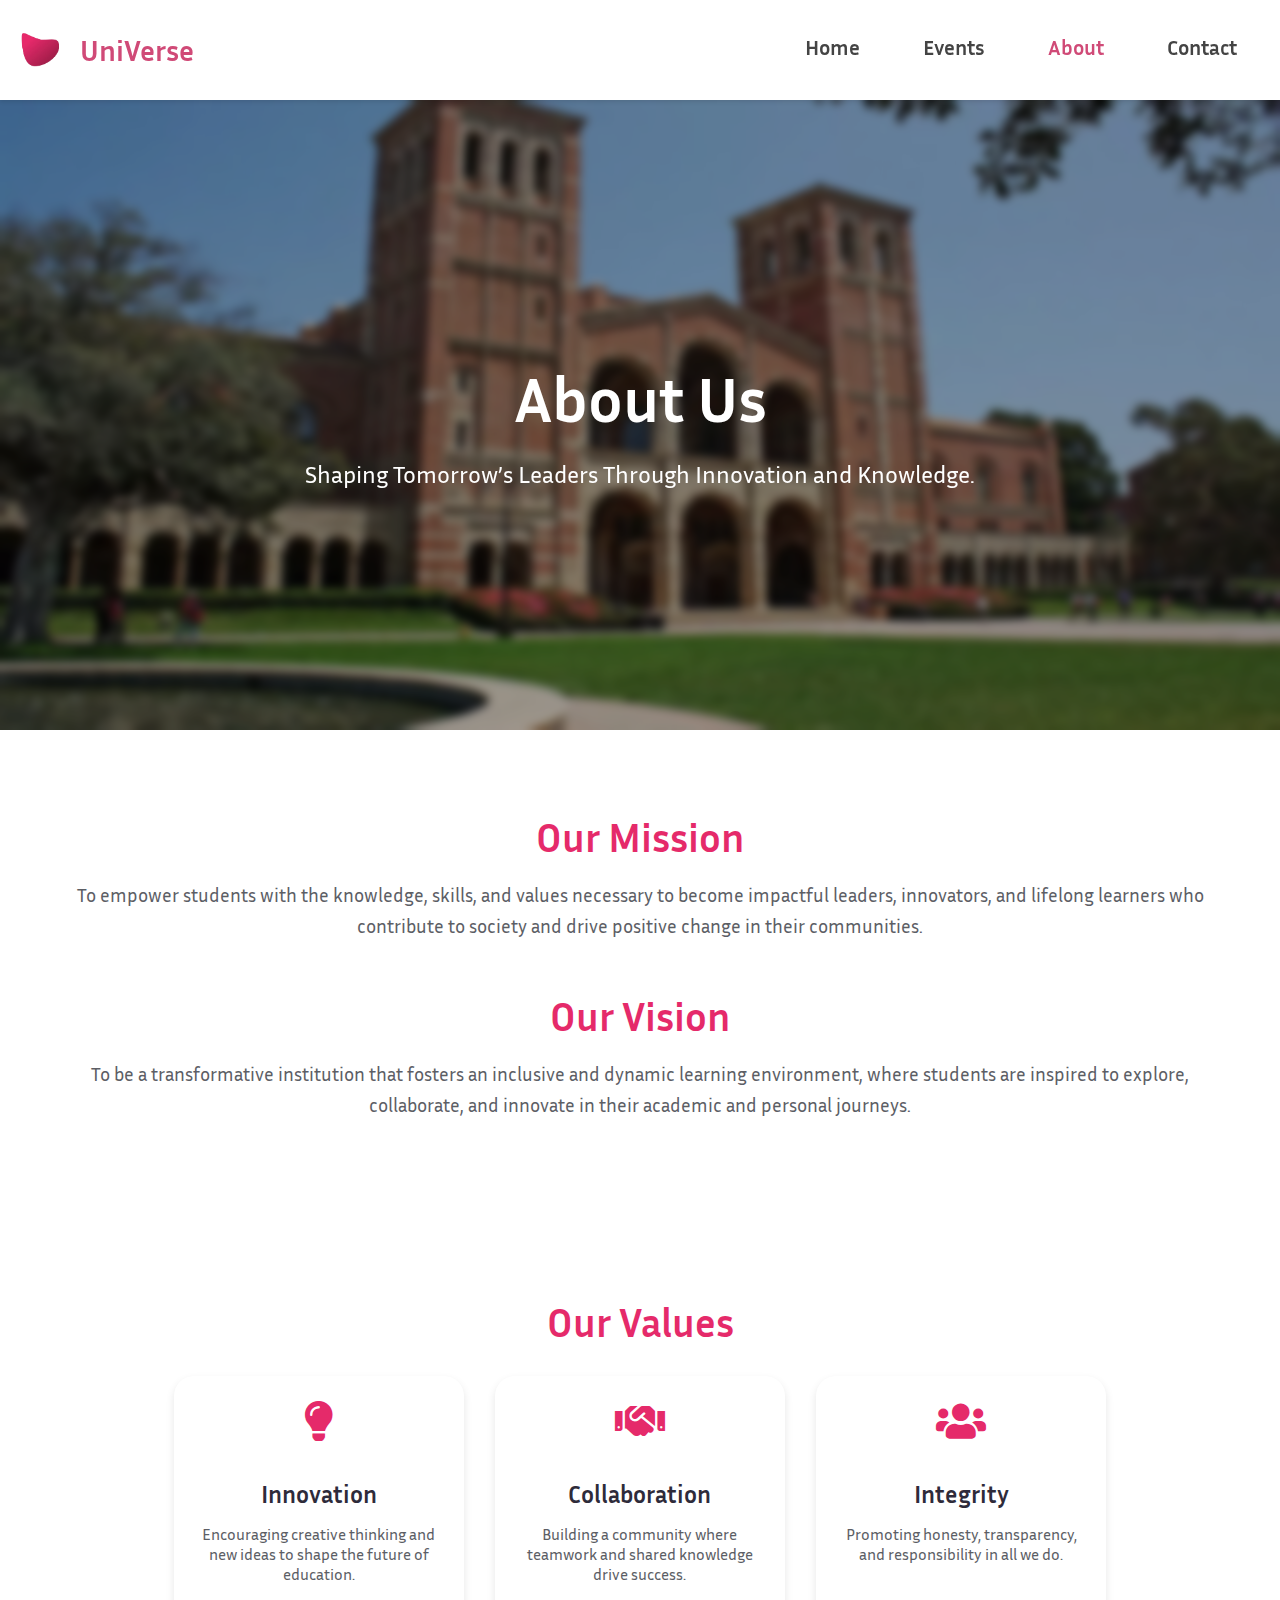
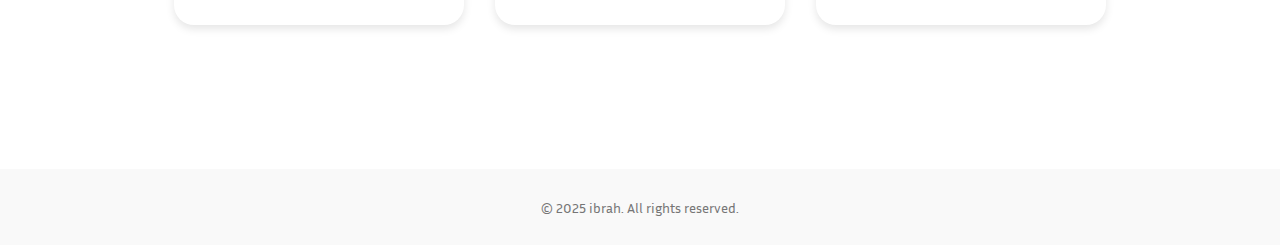
==== pages/about.html @ 5311b342 "Latest version so far" ====
<!DOCTYPE html>
<html lang="en">
<head>
    <meta charset="UTF-8">
    <meta name="viewport" content="width=device-width, initial-scale=1.0">
    <title>About Us</title>

    <!-- Google Fonts -->
    <link href="https://fonts.googleapis.com/css2?family=Inria+Sans:wght@400;700&display=swap" rel="stylesheet">

    <!-- Font Awesome Icons -->
    <link rel="stylesheet" href="https://cdnjs.cloudflare.com/ajax/libs/font-awesome/5.15.4/css/all.min.css">

    <link rel="stylesheet" href="../css/styles.css">
    <link rel="stylesheet" href="../css/about.css">
    <link rel="stylesheet" href="../css/navbar/navbar.css">
    <link rel="stylesheet" href="../css/hero-section.css">
    <link rel="stylesheet" href="../css/values-section.css">

    <script type="module" src="../scripts/essential.js"></script>

</head>
<body>
    <header class="navbar">
        <div class="logo">
          <img src="../assets/icon.png" alt="UniVerse Logo">
          <span>UniVerse</span>
        </div>
        <nav>
          <ul class="nav-links">
            <li><a href="home.html">Home</a></li>
            <li><a href="events.html">Events</a></li>
            <li><a href="" class="active">About</a></li>
            <li><a href="contact.html">Contact</a></li>
          </ul>
        </nav>
      </header>

    <!-- Hero Section -->
    <section class="hero-container" style="overflow: hidden;">
        <img src="../assets/fictional-college.png" style="object-fit:inherit; width: 100%; height: inherit; position: absolute;">
        <div class="hero-overlay"></div>
        <div class="hero-text">
            <h1>About Us</h1>
            <p>Shaping Tomorrow’s Leaders Through Innovation and Knowledge.</p>
        </div>
    </section>

    <!-- About Content -->
    <main class="main-content">
        <section class="about-section">
            <h2>Our Mission</h2>
            <p>
                To empower students with the knowledge, skills, and values necessary to become impactful leaders, innovators, and lifelong learners who contribute to society and drive positive change in their communities.
            </p>
        </section>

        <section class="vision-section">
            <h2>Our Vision</h2>
            <p>
                To be a transformative institution that fosters an inclusive and dynamic learning environment, where students are inspired to explore, collaborate, and innovate in their academic and personal journeys.
            </p>
        </section>

        <!-- Values Grid -->
        <section class="values-section">
            <h2>Our Values</h2>
            <div class="values-grid">
                <div class="value-card">
                    <i class="fas fa-lightbulb"></i>
                    <h3>Innovation</h3>
                    <p>Encouraging creative thinking and new ideas to shape the future of education.</p>
                </div>
                <div class="value-card">
                    <i class="fas fa-handshake"></i>
                    <h3>Collaboration</h3>
                    <p>Building a community where teamwork and shared knowledge drive success.</p>
                </div>
                <div class="value-card">
                    <i class="fas fa-users"></i>
                    <h3>Integrity</h3>
                    <p>Promoting honesty, transparency, and responsibility in all we do.</p>
                </div>
            </div>
        </section>
    </main>

    <footer>
        <p>&copy; 2025 ibrah. All rights reserved.</p>
    </footer>
</body>
</html>
---- css/styles.css ----
#event-title-date {
    margin: 43px 0px;
}

body {
  margin: 0;
  font-family: Arial, sans-serif;
  /* background-color: #2E2B3A; */
  background-color: white;
  color: #FFFFFF;
  font-family: 'Inria Sans', sans-serif;
}

header {
  display: flex;
  justify-content: space-between;
  align-items: center;
  padding-inline: 25px;
  height: 100px;
  width: 100%;
  /* background-color: white; */
}

.logo {
  font-size: 36px;
  font-weight: bold;
  color: #2E2B3A;
  text-decoration: none;
  cursor: pointer;
}

.logo:hover {
  color: #454545;
}

header div {
  display: flex;
  align-items: center;
}

header nav {
  display: flex;
}

header nav a {
  text-decoration: none;
  font-weight: bold;
  font-size: 22px;
  color: #2E2B3A;
  padding-inline: 5px;
  margin-right: 38px;
}

header nav a.active {
  color: #E52A6A;
}

header nav a:hover {
  color: #933556
}

header nav .active:hover {
  color: #E52A6A;
}

header .button {
  margin-left: 35px;
}

main {
  text-align: center;
  padding: 28vh 28px;
  cursor: default;
  margin-top: 100px;
}

.countdown {
  display: flex;
  justify-content: left;
  gap: 10px;
  transition: scale .2s ease;
}

@media(max-width: 615px) {
  .countdown {
    scale: .9;
    /* position: absolute; */
  }
}

@media(max-width: 570px) {
  .countdown {
    scale: 3;
  }
}

@media(max-width: 615px) {
  /* .countdown .time-box span {
    font-size: 8vw;
  } */
  .countdown {
    scale: .9;
    /* position: absolute; */
  }
}


.countdown .time-box {
  background-color: rgba(255, 255, 255, .09);
  height: 140px;
  width: 140px;
  border-radius: 25px;
  /* border-radius: 5px; */
  text-align: center; 
  align-content: center;
  justify-items: center;
  /* border: 1px solid #5C5E65; */
}

.countdown .time-box:hover {
  opacity: .85;
}

.countdown .time-box span {
  display: block;
  font-size: 50px;
  font-weight: 500;
  margin-bottom: 5px;
}

/* @media(max-width: 615px) {
  .countdown .time-box span {
    font-size: 8vw;
  }
} */

.countdown .time-box label {
  font-size: 22.3px;
}

.event-title {
  font-size: 65px;
  font-weight: bold;
}

.event-date {
  margin-bottom: 11px;
  font-size: 28px;
  padding-top: 20px;
  font-weight: bold;
  color: #FFF;
}

.button {
  border-radius: 30px;
  background-color: #E52A6A;
  color: #FFFFFF;
  border: none;
  text-decoration: none;
  font-weight: bold;
  /* some margin already exists on the left of this element (from the the nav item) */
  font-size: 19px;
  padding-block: 19px;
  padding-inline: 30px;
}

.button:hover {
  background-color: #da3e74;
}

/* .buttons {
   margin-top: 45px; 
} */

.buttons a {
  display: inline-block;
  /* padding: 22px 43px; */
  text-decoration: none;
  font-weight: bold;
  width: 190px;
  padding-inline: 0px;
  align-content: center;
  text-align: center;
}

.buttons .register {
  background-color: #E52A6A;
  color: #FFFFFF;
  margin-right: 8px;
  margin-bottom: 8px
}

.buttons .learn-more {
  background-color: rgba(255, 255, 255, 0.2);
  color: #E52A6A;
  /* border: 2px solid #5C5E65; */
}


.header-parent {
    display: flex;
    background-image: url('../assets/events/freashmanorientation.jpg');
    background-size: cover; /* Ensures the image covers the entire div */
    background-position: center; /* Centers the background image */
    background-repeat: no-repeat;
    position: relative;
}

@media(max-width: 1050px) {
  .header-parent {
    padding-top: 24vh
  }
}

@media(max-width: 775px) {
  .header-parent {
    padding-top: 20vh
  }
}

@media(max-width: 675px) {
  .header-parent {
    padding-top: 16vh
  }
}

.header-parent::before {
    content: '';
    position: absolute;
    top: 0;
    left: 0;
    right: 0;
    bottom: 0;
    background: rgba(255, 255, 255, 0); /* Semi-transparent overlay */
    backdrop-filter: blur(15px); /* Blurs the background image */
    z-index: 1;
}

.header-main-content {
    width: 68%;
    justify-content: flex-start;
    text-align: left;
    position: relative;
    z-index: 2; /* Ensures content is above the blurred background */
}

@media(max-width: 935px) {
  .header-main-content {
    width: 100%;
  }
}

  /* Footer */
  footer {
    background-color: #f9f9f9;
    text-align: center;
    padding: 15px;
    color: #757575;
    font-size: 0.9rem;
  }
---- css/about.css ----
/* General styling */
body {
    margin: 0;
    font-family: 'Inria Sans', sans-serif;
    background-color: #ffffff;
    color: #2E2B3A;
  }
  
  header {
    display: flex;
    justify-content: space-between;
    align-items: center;
    padding: 20px 25px;
    background-color: #ffffff;
    box-shadow: 0 2px 4px rgba(0, 0, 0, 0.1);
  }
  
  header nav a.active {
    color: #E52A6A;
  }
  
  header nav a:hover {
    color: #933556;
  }
  
  /* About Content */
  .main-content {
    padding: 50px;
    max-width: 1200px;
    margin: auto;
  }
  
  .about-section, .vision-section {
    margin-bottom: 50px;
  }
  
  .about-section h2, .vision-section h2 {
    font-size: 2.5rem;
    color: #E52A6A;
    margin-bottom: 15px;
  }
  
  .about-section p, .vision-section p {
    font-size: 1.2rem;
    line-height: 1.6;
    color: #5C5E65;
  }
---- css/navbar/navbar.css ----
/* Navbar */

nav {
    align-items: center;
}

.navbar {
    display: flex;
    justify-content: space-between;
    align-items: center;
    height: 100px;
    padding: 0px;
    padding-right: 0px;
    background: white;
    position: fixed;
    margin-top: -100px;
    z-index: 100;
}

.logo {
    display: flex;
    align-items: center;
}

.logo img {
    height: 75px;
}

.logo span {
    font-size: 1.8rem;
    font-weight: bold;
    color: #d04a77;
}

#nav-menu {
    color: #d04a77;
    cursor: pointer;
}

#nav-menu.hidden {
    visibility: hidden;
}

.nav-links {
    display: flex;
    gap: 15px;
    margin: 0px
}

/* home-links is a class that is used on nav-links to let the responsiveness of page adapt to home page having one button more than other pages */

.nav-links-small-screen-open {
    display: unset;
    visibility: visible;
    position: unset;
}

.nav-links-small-screen-close {
    display: absolute;
    visibility: hidden;
    position: flex;
}

.nav-links li {
    list-style: none;
    margin-bottom: 5px;
}

.nav-links > li > .button {
    color: white;
    /* There is already list item spacing */
    margin-left: 0px;
}

.nav-links a {
    text-decoration: none;
    color: #444;
    font-size: 1.3rem;
    font-weight: bold;
}

.nav-links a.active {
    color: #d04a77;    
}

.main-nav {
    display: flex;
    justify-content: space-between;
    width: 100%;
}

/* Small Screen Responsiveness */
.navbar.small-screen {
    flex-direction: column;
    align-items: flex-end;
    height: fit-content;
}

.nav-links.small-screen {
    padding-bottom: 10px
}
---- css/hero-section.css ----
/* Hero Section */
.hero-container {
    margin-top: 100px;
    position: relative;
    background-image: url('../assets/about/hero-bg.jpg');
    background-size: cover;
    background-position: center;
    height: 70vh;
    display: flex;
    justify-content: center;
    align-items: center;
    text-align: center;
  }
  
  .hero-overlay {
    position: absolute;
    top: 0;
    left: 0;
    right: 0;
    bottom: 0;
    background: rgba(0, 0, 0, 0.35);
    backdrop-filter: blur(5px);
    z-index: 1;
  }
  
  .hero-text {
    position: relative;
    z-index: 2;
    color: #fff;
  }
  
  .hero-text h1 {
    font-size: 4rem;
    margin-bottom: 1rem;
  }
  
  .hero-text p {
    font-size: 1.5rem;
    font-weight: 400;
  }
---- css/values-section.css ----
/* Values Section */

.values-section {
    /* margin: 10%; */
    padding-block: 8%;
    width: 100%;
    padding-inline: 0%;
}

 .values-section h2 {
    font-size: 2.5rem;
    color: #E52A6A;
    text-align: center;
    margin-bottom: 30px;
    padding-inline: 10%;
  }
  
.values-grid {
    display: grid;
    grid-template-columns: repeat(3, 1fr);
    gap: 20px;
    justify-items: center;
    padding-inline: 10%;
}
@media(max-width: 1060px) {
    .values-grid {
        padding-inline: 5%;
    }
}
@media(max-width: 780px) {
    .values-grid {
        padding-inline: 3%;
    }
}

@media(max-width: 680px) {
    .values-grid {
        grid-template-columns: repeat(2, 1fr);
    }
}
  
  .value-card {
    background: #ffffff;
    text-align: center;
    padding: 25px 20px;
    min-width: 200px;
    max-width: 250px;
    border-radius: 20px;
    box-shadow: 0 4px 8px rgba(0, 0, 0, 0.1);
    transition: transform 0.3s ease, box-shadow 0.3s ease;
  }
  
  .value-card:hover {
    transform: translateY(-5px);
    box-shadow: 0 8px 16px rgba(0, 0, 0, 0.2);
  }
  
  .value-card i {
    font-size: 2.5rem;
    color: #E52A6A;
    margin-bottom: 15px;
  }
  
  .value-card h3 {
    font-size: 1.5rem;
    margin-bottom: 10px;
  }
  
  .value-card p {
    font-size: 1rem;
    color: #5C5E65;
  }
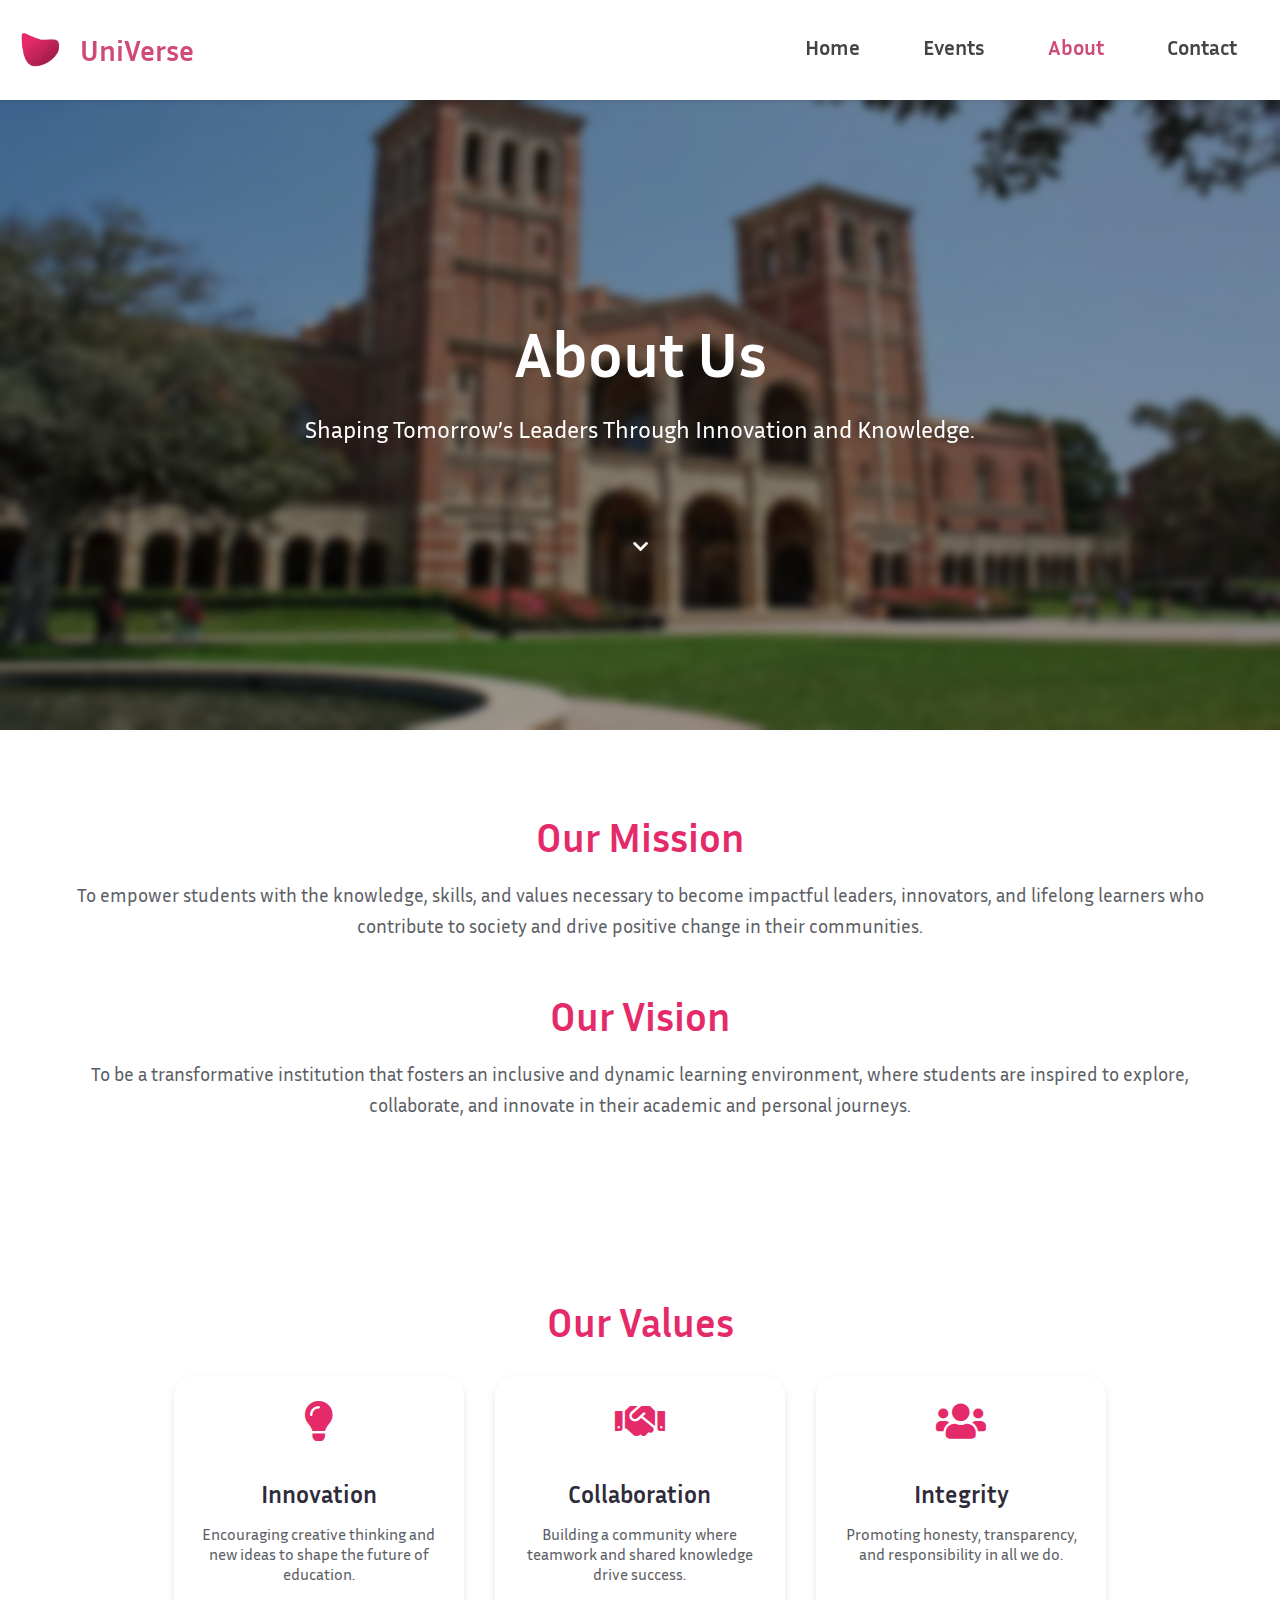
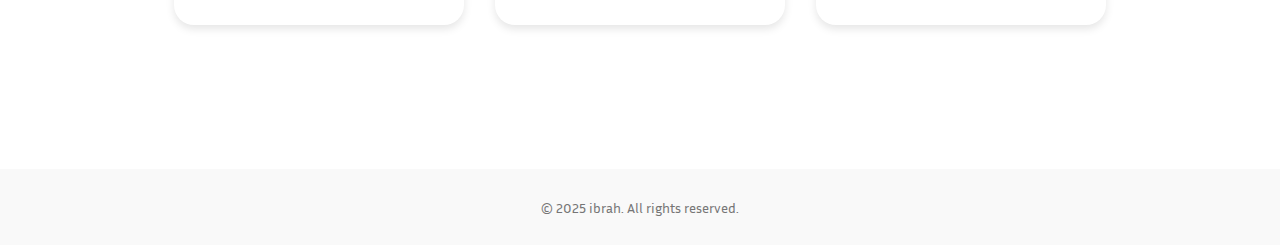
==== commit b2deddd6: "Major: Navbar issue fixed. Minor: bouncy chevron is a seperate css, it's now used in about & contact" ====
--- a/pages/about.html
+++ b/pages/about.html
@@ -16,24 +16,42 @@
     <link rel="stylesheet" href="../css/navbar/navbar.css">
     <link rel="stylesheet" href="../css/hero-section.css">
     <link rel="stylesheet" href="../css/values-section.css">
+    <link rel="stylesheet" href="../css/bouncy-chevron.css">
 
     <script type="module" src="../scripts/essential.js"></script>
+
+    <script type="module" src="../scripts/navbar.js"></script>
 
 </head>
 <body>
     <header class="navbar">
-        <div class="logo">
-          <img src="../assets/icon.png" alt="UniVerse Logo">
-          <span>UniVerse</span>
+        <div class="main-nav">
+          <div class="logo">
+            <img src="../assets/icon.png" alt="UniVerse Logo">
+            <span>UniVerse</span>
+          </div>
+          <nav id="nav-desktop">
+            <a id="nav-menu"> <i class="fas fa-bars"></i></a>
+            <ul class="nav-links home-links">
+              <li><a href="home.html">Home</a></li>
+              <li><a href="events.html" >Events</a></li>
+              <li><a href="about.html" class="active">About</a></li>
+              <li><a href="contact.html">Contact</a></li>
+              <!-- <li class="buy-ticket"><a href="#" class="button">Buy Ticket</a></li> -->
+            </ul>
+          </nav>
         </div>
-        <nav>
-          <ul class="nav-links">
-            <li><a href="home.html">Home</a></li>
-            <li><a href="events.html">Events</a></li>
-            <li><a href="" class="active">About</a></li>
-            <li><a href="contact.html">Contact</a></li>
-          </ul>
+      
+          <!-- Nav links location for small screens -->
+        <nav id="nav-mobile">
+            <!-- <ul class="nav-links home-links nav-links-small-screen-open">
+              <li><a href="" class="active">Home</a></li>
+              <li><a href="events.html" >Events</a></li>
+              <li><a href="about.html">About</a></li>
+              <li><a href="contact.html">Contact</a></li>
+            </ul> -->
         </nav>
+        
       </header>
 
     <!-- Hero Section -->
@@ -43,6 +61,9 @@
         <div class="hero-text">
             <h1>About Us</h1>
             <p>Shaping Tomorrow’s Leaders Through Innovation and Knowledge.</p>
+            <div class="chevron" style="color: white; height: 10vh; align-content: end; font-size: 17.5px;">
+                <i class="fas fa-chevron-down"></i>
+            </div>
         </div>
     </section>
 
--- a/css/bouncy-chevron.css
+++ b/css/bouncy-chevron.css
@@ -0,0 +1,19 @@
+/* chevron-down icon in the header */
+.chevron {
+    font-size: 17.5px;
+    color: white;
+    animation: bounce 2s ease-in-out infinite; /* Apply the animation */
+    color: white; align-content: end; font-size: 17.5px;
+  }
+  
+  @keyframes bounce {
+      0% {
+          transform: translateY(0); /* Start at the normal position */
+      }
+      50% {
+          transform: translateY(20px); /* Move up by 5px */
+      }
+      100% {
+          transform: translateY(0); /* End back at the normal position */
+      }
+  }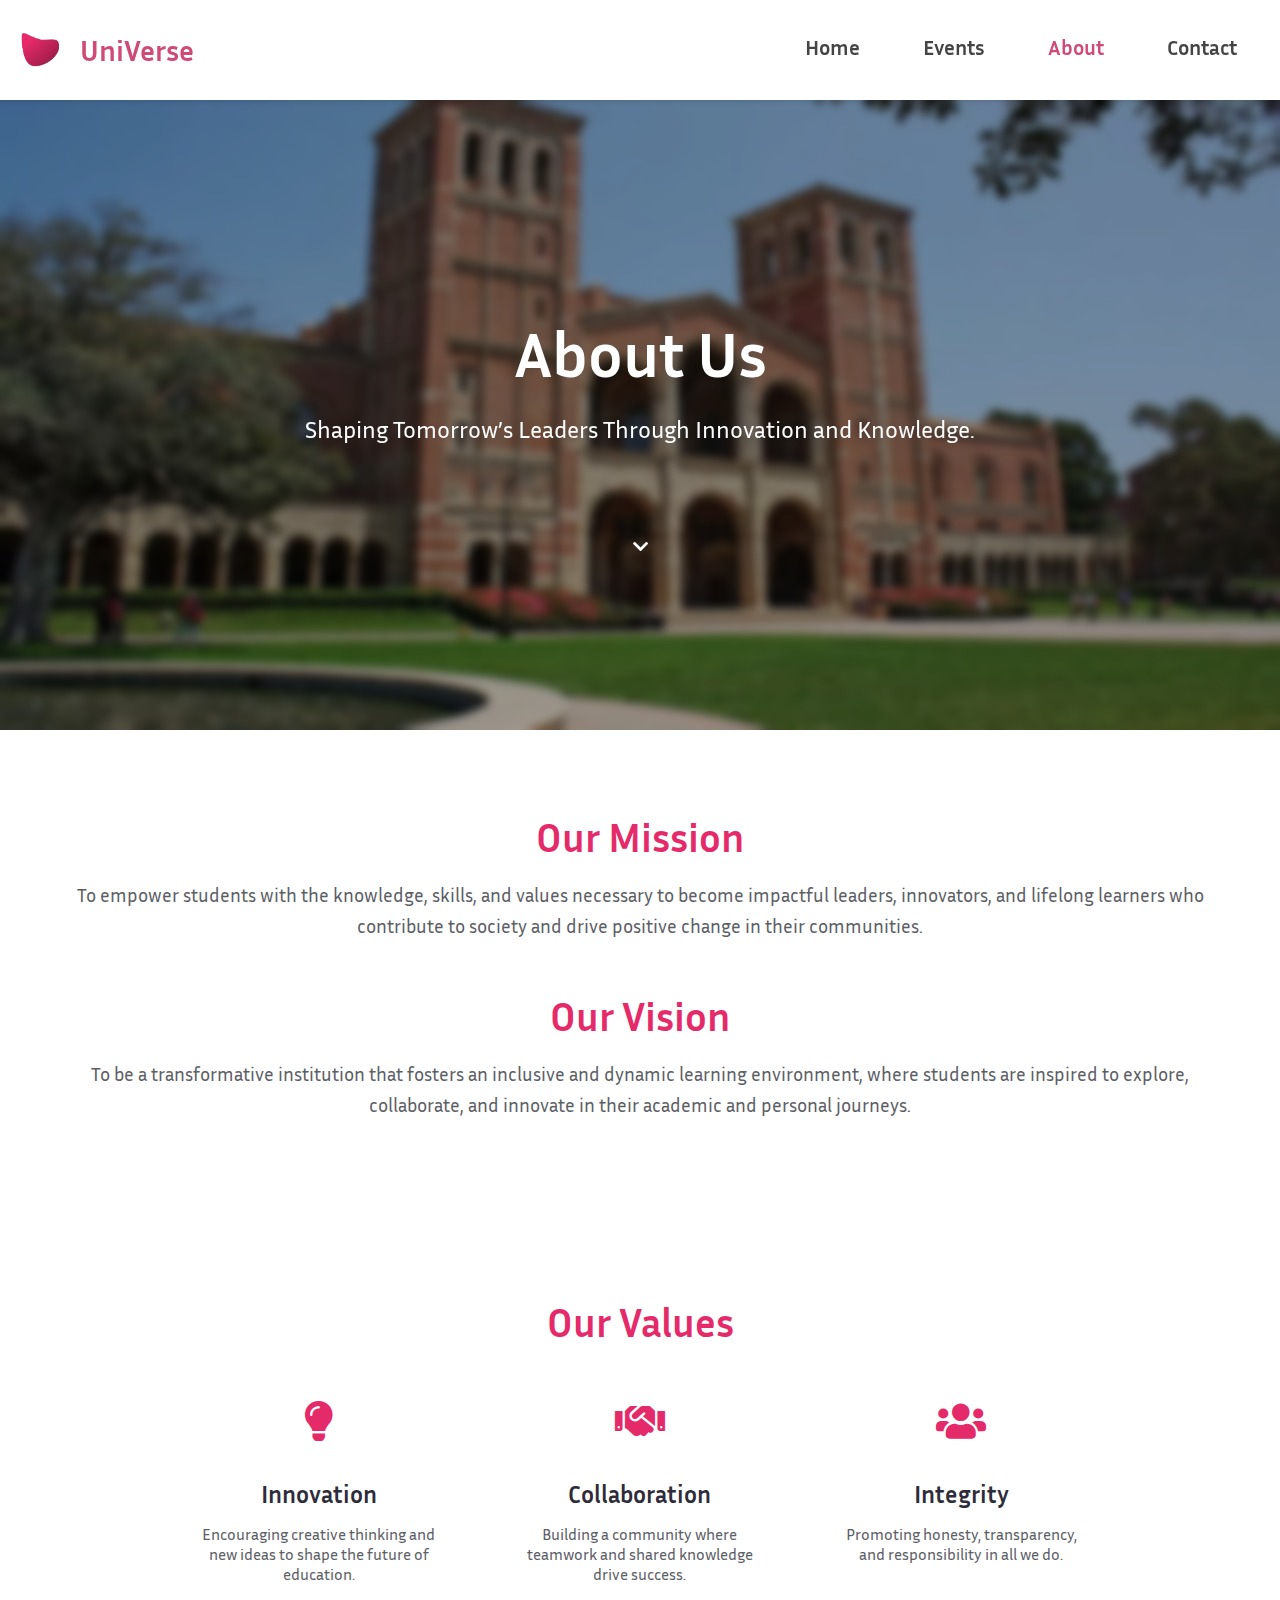
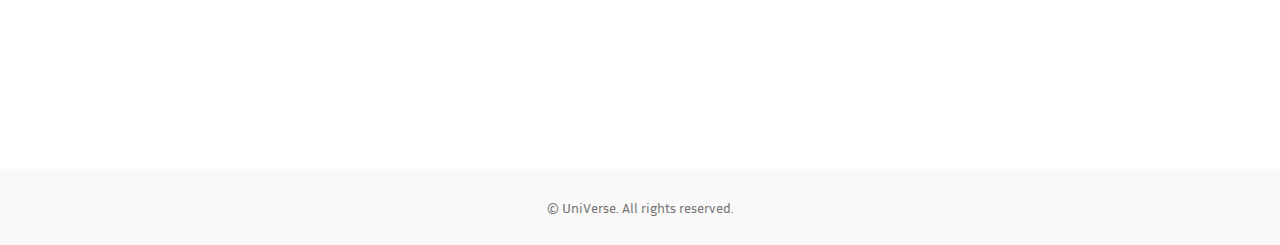
==== commit d04481d4: "Footer minor change" ====
--- a/pages/about.html
+++ b/pages/about.html
@@ -51,7 +51,6 @@
               <li><a href="contact.html">Contact</a></li>
             </ul> -->
         </nav>
-        
       </header>
 
     <!-- Hero Section -->
@@ -107,7 +106,7 @@
     </main>
 
     <footer>
-        <p>&copy; 2025 ibrah. All rights reserved.</p>
+        <p>&copy; UniVerse. All rights reserved.</p>
     </footer>
 </body>
 </html>
--- a/css/styles.css
+++ b/css/styles.css
@@ -81,28 +81,30 @@
   transition: scale .2s ease;
 }
 
-@media(max-width: 615px) {
+/* @media(max-width: 615px) {
   .countdown {
+    left: -25px;
     scale: .9;
-    /* position: absolute; */
-  }
-}
-
-@media(max-width: 570px) {
+    position: absolute;
+  }
+}
+
+@media(max-width: 590px) {
   .countdown {
-    scale: 3;
-  }
-}
-
-@media(max-width: 615px) {
-  /* .countdown .time-box span {
-    font-size: 8vw;
+    left: -40px;
+    scale: .85;
+  }
+}
+
+@media(max-width: 558px) {
+  .countdown {
+    left: -50px;
+    scale: .83;
+    position: absolute;
+    align-self: center;
+    justify-self: center;
   } */
-  .countdown {
-    scale: .9;
-    /* position: absolute; */
-  }
-}
+/* } */
 
 
 .countdown .time-box {
@@ -138,6 +140,42 @@
   font-size: 22.3px;
 }
 
+@media(max-width: 615px) {
+  .countdown .time-box label {
+    font-size: 20px;
+  }
+  .countdown .time-box span {
+    font-size: 45px;
+  }
+}
+
+@media(max-width: 555px) {
+  .countdown .time-box label {
+    font-size: 18px;
+  }
+  .countdown .time-box span {
+    font-size: 40px;
+  }
+}
+
+@media(max-width: 500px) {
+  .time-box {
+    max-height: 125px;
+  }
+}
+
+@media(max-width: 470px) {
+  .countdown .time-box label {
+    font-size: 16px;
+  }
+  .countdown .time-box span {
+    font-size: 35.6px;
+  }
+  .time-box {
+    max-height: 120px;
+  }
+}
+
 .event-title {
   font-size: 65px;
   font-weight: bold;
@@ -258,4 +296,14 @@
     color: #757575;
     font-size: 0.9rem;
   }
-  +  
+
+  /* overlay */
+
+  /* Overlay for navbar when image is over it */
+.overlay {
+  background-color: rgba(0,0,0, .35);
+  height: inherit;
+  width: inherit;
+  position: absolute;
+}--- a/css/values-section.css
+++ b/css/values-section.css
@@ -25,6 +25,7 @@
 @media(max-width: 1060px) {
     .values-grid {
         padding-inline: 5%;
+        grid-template-columns: repeat(2, 1fr);
     }
 }
 @media(max-width: 780px) {
@@ -35,7 +36,7 @@
 
 @media(max-width: 680px) {
     .values-grid {
-        grid-template-columns: repeat(2, 1fr);
+        grid-template-columns: repeat(1, 1fr);
     }
 }
   
@@ -45,9 +46,8 @@
     padding: 25px 20px;
     min-width: 200px;
     max-width: 250px;
-    border-radius: 20px;
-    box-shadow: 0 4px 8px rgba(0, 0, 0, 0.1);
-    transition: transform 0.3s ease, box-shadow 0.3s ease;
+    /* box-shadow: 0 4px 8px rgba(0, 0, 0, 0.1); */
+    transition: 0.3s ease, box-shadow 0.3s ease;
   }
   
   .value-card:hover {
